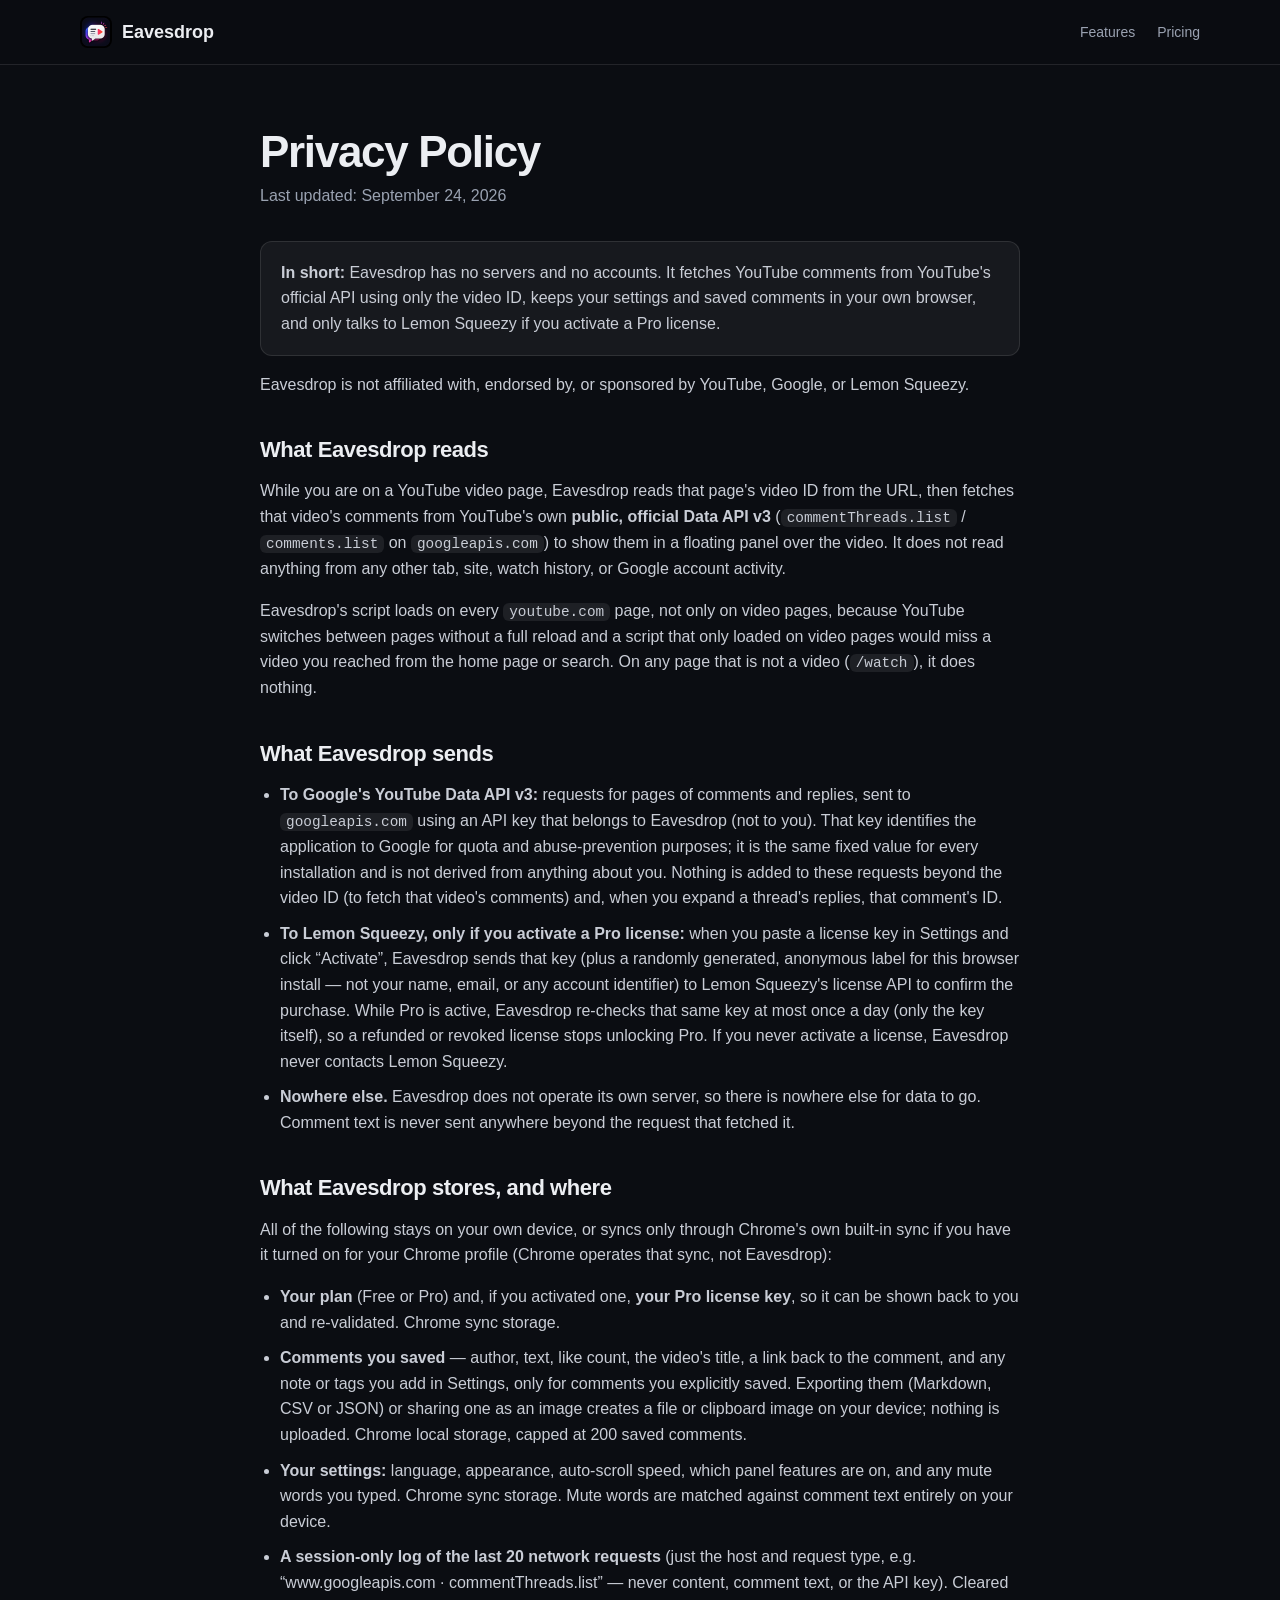
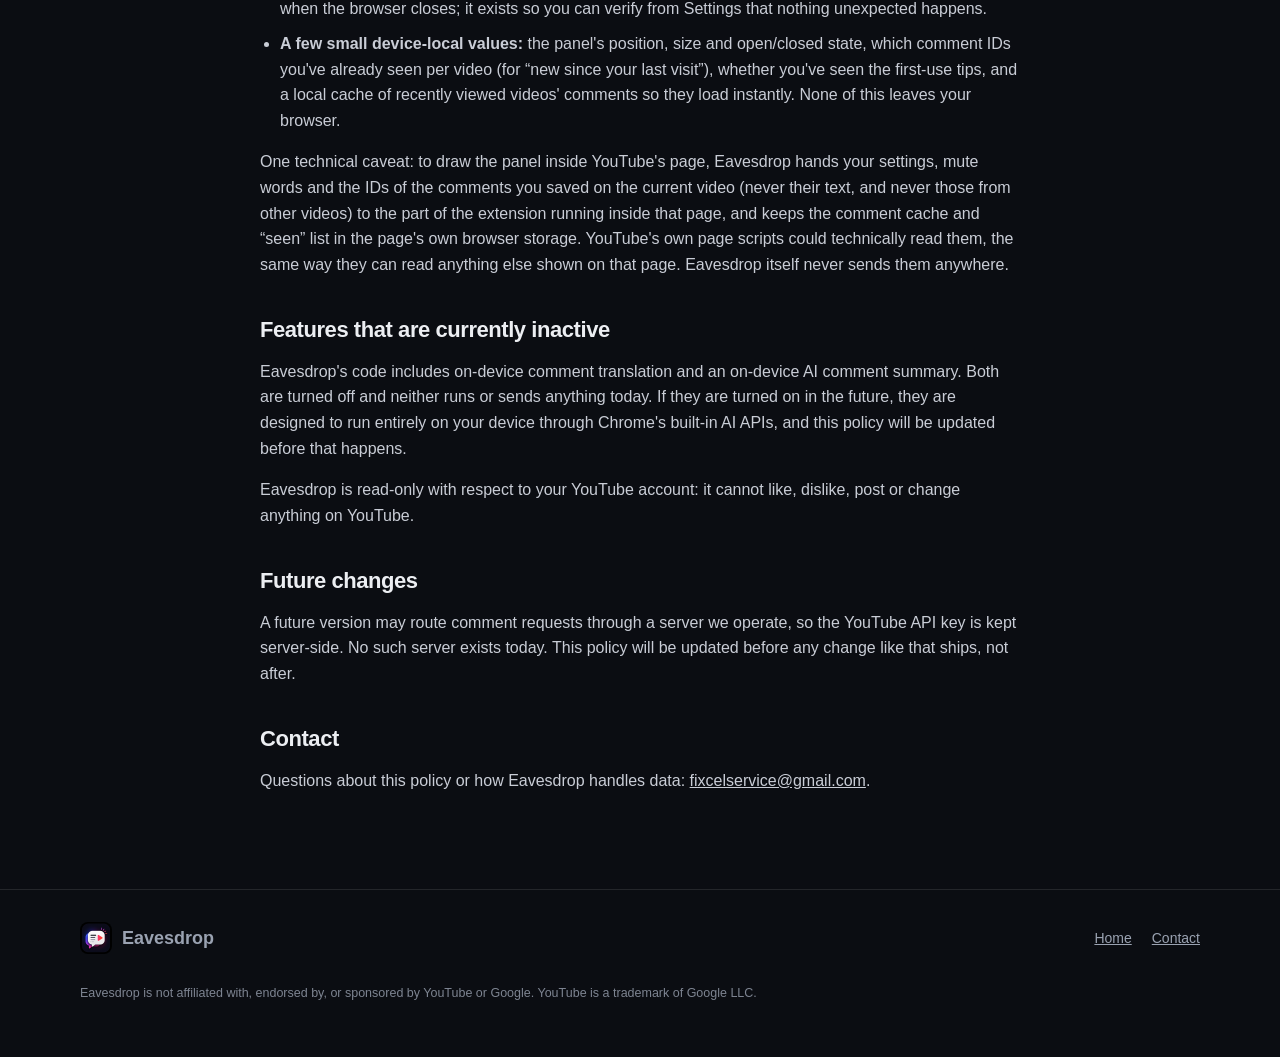
==== privacy.html @ 9b584753 "feat: landing y politica de privacidad de Eavesdrop" ====
<!doctype html>
<html lang="en">
  <head>
    <meta charset="utf-8" />
    <meta name="viewport" content="width=device-width, initial-scale=1" />
    <title>Privacy Policy — Eavesdrop</title>
    <meta name="description" content="What Eavesdrop reads, sends and stores. No servers, no accounts, no tracking." />
    <link rel="icon" type="image/png" href="assets/favicon.png" />
    <link rel="stylesheet" href="style.css" />
  </head>
  <body>
    <header class="nav">
      <div class="wrap">
        <a class="brand" href="./">
          <img src="assets/icon-128.png" alt="" width="32" height="32" />
          Eavesdrop
        </a>
        <nav class="nav-links" aria-label="Main">
          <a href="./#features">Features</a>
          <a href="./#pricing">Pricing</a>
        </nav>
      </div>
    </header>

    <main class="legal">
      <div class="wrap">
        <h1>Privacy Policy</h1>
        <p class="updated">Last updated: September 24, 2026</p>

        <div class="summary">
          <p style="margin: 0">
            <strong>In short:</strong> Eavesdrop has no servers and no accounts. It fetches YouTube comments from
            YouTube's official API using only the video ID, keeps your settings and saved comments in your own browser,
            and only talks to Lemon Squeezy if you activate a Pro license.
          </p>
        </div>

        <p>Eavesdrop is not affiliated with, endorsed by, or sponsored by YouTube, Google, or Lemon Squeezy.</p>

        <h2>What Eavesdrop reads</h2>
        <p>
          While you are on a YouTube video page, Eavesdrop reads that page's video ID from the URL, then fetches that
          video's comments from YouTube's own <strong>public, official Data API v3</strong>
          (<code>commentThreads.list</code> / <code>comments.list</code> on <code>googleapis.com</code>) to show them in a
          floating panel over the video. It does not read anything from any other tab, site, watch history, or Google
          account activity.
        </p>
        <p>
          Eavesdrop's script loads on every <code>youtube.com</code> page, not only on video pages, because YouTube
          switches between pages without a full reload and a script that only loaded on video pages would miss a video
          you reached from the home page or search. On any page that is not a video (<code>/watch</code>), it does
          nothing.
        </p>

        <h2>What Eavesdrop sends</h2>
        <ul>
          <li>
            <strong>To Google's YouTube Data API v3:</strong> requests for pages of comments and replies, sent to
            <code>googleapis.com</code> using an API key that belongs to Eavesdrop (not to you). That key identifies the
            application to Google for quota and abuse-prevention purposes; it is the same fixed value for every
            installation and is not derived from anything about you. Nothing is added to these requests beyond the video
            ID (to fetch that video's comments) and, when you expand a thread's replies, that comment's ID.
          </li>
          <li>
            <strong>To Lemon Squeezy, only if you activate a Pro license:</strong> when you paste a license key in
            Settings and click “Activate”, Eavesdrop sends that key (plus a randomly generated, anonymous label for this
            browser install — not your name, email, or any account identifier) to Lemon Squeezy's license API to confirm
            the purchase. While Pro is active, Eavesdrop re-checks that same key at most once a day (only the key itself),
            so a refunded or revoked license stops unlocking Pro. If you never activate a license, Eavesdrop never
            contacts Lemon Squeezy.
          </li>
          <li>
            <strong>Nowhere else.</strong> Eavesdrop does not operate its own server, so there is nowhere else for data to
            go. Comment text is never sent anywhere beyond the request that fetched it.
          </li>
        </ul>

        <h2>What Eavesdrop stores, and where</h2>
        <p>
          All of the following stays on your own device, or syncs only through Chrome's own built-in sync if you have it
          turned on for your Chrome profile (Chrome operates that sync, not Eavesdrop):
        </p>
        <ul>
          <li>
            <strong>Your plan</strong> (Free or Pro) and, if you activated one, <strong>your Pro license key</strong>, so
            it can be shown back to you and re-validated. Chrome sync storage.
          </li>
          <li>
            <strong>Comments you saved</strong> — author, text, like count, the video's title, a link back to the comment,
            and any note or tags you add in Settings, only for comments you explicitly saved. Exporting them (Markdown,
            CSV or JSON) or sharing one as an image creates a file or clipboard image on your device; nothing is uploaded.
            Chrome local storage, capped at 200 saved comments.
          </li>
          <li>
            <strong>Your settings:</strong> language, appearance, auto-scroll speed, which panel features are on, and any
            mute words you typed. Chrome sync storage. Mute words are matched against comment text entirely on your
            device.
          </li>
          <li>
            <strong>A session-only log of the last 20 network requests</strong> (just the host and request type, e.g.
            “www.googleapis.com · commentThreads.list” — never content, comment text, or the API key). Cleared when the
            browser closes; it exists so you can verify from Settings that nothing unexpected happens.
          </li>
          <li>
            <strong>A few small device-local values:</strong> the panel's position, size and open/closed state, which
            comment IDs you've already seen per video (for “new since your last visit”), whether you've seen the
            first-use tips, and a local cache of recently viewed videos' comments so they load instantly. None of this
            leaves your browser.
          </li>
        </ul>
        <p>
          One technical caveat: to draw the panel inside YouTube's page, Eavesdrop hands your settings, mute words and the
          IDs of the comments you saved on the current video (never their text, and never those from other videos) to
          the part of the extension running inside that page, and keeps the comment cache and “seen” list in the page's
          own browser storage. YouTube's own page scripts could technically read them, the same way they can read
          anything else shown on that page. Eavesdrop itself never sends them anywhere.
        </p>

        <h2>Features that are currently inactive</h2>
        <p>
          Eavesdrop's code includes on-device comment translation and an on-device AI comment summary. Both are turned
          off and neither runs or sends anything today. If they are turned on in the future, they are designed to run
          entirely on your device through Chrome's built-in AI APIs, and this policy will be updated before that
          happens.
        </p>
        <p>
          Eavesdrop is read-only with respect to your YouTube account: it cannot like, dislike, post or change anything on
          YouTube.
        </p>

        <h2>Future changes</h2>
        <p>
          A future version may route comment requests through a server we operate, so the YouTube API key is kept
          server-side. No such server exists today. This policy will be updated before any change like that ships, not
          after.
        </p>

        <h2>Contact</h2>
        <p>
          Questions about this policy or how Eavesdrop handles data:
          <a href="mailto:fixcelservice@gmail.com">fixcelservice@gmail.com</a>.
        </p>
      </div>
    </main>

    <footer>
      <div class="wrap">
        <a class="brand" href="./">
          <img src="assets/icon-128.png" alt="" width="24" height="24" />
          Eavesdrop
        </a>
        <nav aria-label="Footer">
          <a href="./">Home</a>
          <a href="mailto:fixcelservice@gmail.com">Contact</a>
        </nav>
        <p class="disclaimer">
          Eavesdrop is not affiliated with, endorsed by, or sponsored by YouTube or Google. YouTube is a trademark of Google LLC.
        </p>
      </div>
    </footer>
  </body>
</html>
---- style.css ----
:root {
  color-scheme: dark;
  --bg: #0b0d12;
  --bg-2: #11141b;
  --surface: rgba(255, 255, 255, 0.05);
  --surface-strong: rgba(255, 255, 255, 0.08);
  --border: rgba(255, 255, 255, 0.1);
  --text: #eceef2;
  --muted: #9aa2b1;
  --accent: #ff4d5e;
  --accent-2: #8b5cf6;
  --radius: 16px;
  --font: -apple-system, "Segoe UI Variable", "Segoe UI", Roboto, "Helvetica Neue", Arial, sans-serif;
}

* {
  box-sizing: border-box;
}

html {
  scroll-behavior: smooth;
}

body {
  margin: 0;
  background: var(--bg);
  color: var(--text);
  font-family: var(--font);
  font-size: 16px;
  line-height: 1.6;
  -webkit-font-smoothing: antialiased;
}

a {
  color: inherit;
}

img {
  max-width: 100%;
  height: auto;
  display: block;
}

.wrap {
  width: min(1120px, calc(100% - 32px));
  margin: 0 auto;
}

/* Nav */
.nav {
  position: sticky;
  top: 0;
  z-index: 10;
  background: rgba(11, 13, 18, 0.75);
  backdrop-filter: blur(14px);
  -webkit-backdrop-filter: blur(14px);
  border-bottom: 1px solid var(--border);
}

.nav .wrap {
  display: flex;
  align-items: center;
  gap: 16px;
  height: 64px;
}

.brand {
  display: flex;
  align-items: center;
  gap: 10px;
  font-weight: 700;
  font-size: 18px;
  text-decoration: none;
}

.brand img {
  width: 32px;
  height: 32px;
  border-radius: 8px;
}

.nav-links {
  display: flex;
  gap: 22px;
  margin-left: auto;
  font-size: 14px;
}

.nav-links a {
  color: var(--muted);
  text-decoration: none;
}

.nav-links a:hover {
  color: var(--text);
}

@media (max-width: 720px) {
  .nav-links .hide-sm {
    display: none;
  }
}

/* Buttons */
.btn {
  display: inline-flex;
  align-items: center;
  gap: 8px;
  padding: 12px 22px;
  border-radius: 999px;
  font-weight: 600;
  font-size: 15px;
  text-decoration: none;
  border: 1px solid transparent;
  transition: transform 0.15s ease, background 0.15s ease, border-color 0.15s ease;
}

.btn:hover {
  transform: translateY(-1px);
}

.btn:focus-visible {
  outline: 2px solid var(--accent);
  outline-offset: 3px;
}

.btn-primary {
  background: linear-gradient(135deg, var(--accent), #ff7a45);
  color: #fff;
  box-shadow: 0 10px 30px rgba(255, 77, 94, 0.3);
}

.btn-ghost {
  border-color: var(--border);
  background: var(--surface);
  color: var(--text);
}

.btn-ghost:hover {
  border-color: rgba(255, 255, 255, 0.25);
}

.btn-sm {
  padding: 8px 16px;
  font-size: 14px;
}

/* Hero */
.hero {
  position: relative;
  overflow: hidden;
  padding: 88px 0 72px;
}

.hero::before,
.hero::after {
  content: "";
  position: absolute;
  border-radius: 50%;
  filter: blur(90px);
  opacity: 0.45;
  pointer-events: none;
}

.hero::before {
  width: 520px;
  height: 520px;
  background: var(--accent);
  top: -220px;
  right: -140px;
}

.hero::after {
  width: 460px;
  height: 460px;
  background: var(--accent-2);
  bottom: -260px;
  left: -160px;
}

.hero .wrap {
  position: relative;
  display: grid;
  grid-template-columns: 1fr 1.1fr;
  gap: 56px;
  align-items: center;
}

@media (max-width: 900px) {
  .hero {
    padding: 56px 0 48px;
  }
  .hero .wrap {
    grid-template-columns: 1fr;
    gap: 40px;
  }
}

.eyebrow {
  display: inline-flex;
  align-items: center;
  gap: 8px;
  padding: 6px 12px;
  border-radius: 999px;
  border: 1px solid var(--border);
  background: var(--surface);
  color: var(--muted);
  font-size: 13px;
  font-weight: 600;
}

.eyebrow .dot {
  width: 7px;
  height: 7px;
  border-radius: 50%;
  background: #34d399;
}

h1 {
  font-size: clamp(38px, 5.4vw, 60px);
  line-height: 1.05;
  letter-spacing: -0.03em;
  margin: 20px 0 18px;
}

h1 .grad {
  background: linear-gradient(135deg, #ff6b7a, #ffb86b 45%, #b794ff);
  -webkit-background-clip: text;
  background-clip: text;
  color: transparent;
}

.lead {
  font-size: 19px;
  color: var(--muted);
  max-width: 34ch;
  margin: 0 0 30px;
}

.cta-row {
  display: flex;
  flex-wrap: wrap;
  gap: 12px;
  align-items: center;
}

.cta-note {
  margin-top: 14px;
  font-size: 13px;
  color: var(--muted);
}

/* Player mockup */
.mock {
  position: relative;
  aspect-ratio: 16 / 10;
  border-radius: 20px;
  overflow: hidden;
  border: 1px solid var(--border);
  box-shadow: 0 30px 80px rgba(0, 0, 0, 0.55);
  background:
    radial-gradient(circle at 25% 40%, rgba(255, 160, 90, 0.55), transparent 45%),
    radial-gradient(circle at 70% 70%, rgba(139, 92, 246, 0.5), transparent 50%),
    linear-gradient(135deg, #1d2333, #2b1a2e 60%, #12151e);
}

.mock-bar {
  position: absolute;
  left: 0;
  right: 0;
  bottom: 0;
  height: 44px;
  background: linear-gradient(to top, rgba(0, 0, 0, 0.7), transparent);
}

.mock-progress {
  position: absolute;
  left: 16px;
  right: 16px;
  bottom: 30px;
  height: 4px;
  border-radius: 2px;
  background: rgba(255, 255, 255, 0.25);
}

.mock-progress::after {
  content: "";
  position: absolute;
  inset: 0 58% 0 0;
  border-radius: 2px;
  background: #ff3b3b;
}

.mock-panel {
  position: absolute;
  top: 16px;
  right: 16px;
  width: 50%;
  max-height: calc(100% - 64px);
  display: flex;
  flex-direction: column;
  border-radius: 12px;
  background: rgba(18, 20, 24, 0.55);
  backdrop-filter: blur(18px) saturate(160%);
  -webkit-backdrop-filter: blur(18px) saturate(160%);
  border: 1px solid rgba(255, 255, 255, 0.12);
  box-shadow: 0 12px 30px rgba(0, 0, 0, 0.4);
  font-size: 11.5px;
  overflow: hidden;
}

.mock-head {
  display: flex;
  align-items: center;
  gap: 8px;
  padding: 9px 12px;
  font-weight: 700;
  border-bottom: 2px solid var(--accent);
}

.mock-head span:last-child {
  margin-left: auto;
  color: var(--muted);
  letter-spacing: 3px;
}

.mock-moment {
  margin: 8px 10px 0;
  padding: 6px 9px;
  border-radius: 8px;
  border: 1px solid rgba(255, 77, 94, 0.45);
  color: #ffc2c8;
  font-size: 10.5px;
}

.mock-comment {
  padding: 9px 12px;
  border-bottom: 1px solid rgba(255, 255, 255, 0.06);
}

.mock-comment b {
  display: block;
  font-size: 10.5px;
}

.mock-comment p {
  margin: 2px 0 0;
  color: #d9dce3;
  line-height: 1.4;
}

.mock-comment .ts {
  color: #ff9aa4;
  font-weight: 600;
}

.mock-comment small {
  color: var(--muted);
  font-size: 10px;
}

@media (max-width: 520px) {
  .mock-panel {
    width: 62%;
    font-size: 10px;
  }
  .mock-comment:nth-of-type(n + 4) {
    display: none;
  }
}

/* Sections */
section {
  padding: 84px 0;
}

.section-head {
  max-width: 640px;
  margin-bottom: 44px;
}

.kicker {
  color: var(--accent);
  font-weight: 700;
  font-size: 13px;
  letter-spacing: 0.08em;
  text-transform: uppercase;
}

h2 {
  font-size: clamp(28px, 3.6vw, 40px);
  line-height: 1.15;
  letter-spacing: -0.02em;
  margin: 10px 0 12px;
}

.section-head p {
  color: var(--muted);
  margin: 0;
  font-size: 17px;
}

.grid {
  display: grid;
  grid-template-columns: repeat(3, 1fr);
  gap: 16px;
}

@media (max-width: 900px) {
  .grid {
    grid-template-columns: repeat(2, 1fr);
  }
}

@media (max-width: 600px) {
  .grid {
    grid-template-columns: 1fr;
  }
}

.card {
  padding: 22px;
  border-radius: var(--radius);
  border: 1px solid var(--border);
  background: var(--surface);
}

.card .icon {
  font-size: 24px;
  line-height: 1;
}

.card h3 {
  margin: 14px 0 6px;
  font-size: 17px;
}

.card p {
  margin: 0;
  color: var(--muted);
  font-size: 15px;
}

/* Split (save & share) */
.split {
  display: grid;
  grid-template-columns: 1fr 1fr;
  gap: 56px;
  align-items: center;
}

@media (max-width: 900px) {
  .split {
    grid-template-columns: 1fr;
    gap: 36px;
  }
}

.checks {
  list-style: none;
  padding: 0;
  margin: 24px 0 0;
  display: grid;
  gap: 12px;
}

.checks li {
  display: flex;
  gap: 12px;
  color: var(--muted);
}

.checks li::before {
  content: "✓";
  flex-shrink: 0;
  width: 22px;
  height: 22px;
  border-radius: 50%;
  display: grid;
  place-items: center;
  font-size: 12px;
  font-weight: 700;
  color: #fff;
  background: linear-gradient(135deg, var(--accent), var(--accent-2));
}

.checks strong {
  color: var(--text);
}

.share-img {
  width: 100%;
  max-width: 460px;
  justify-self: center;
  border-radius: 20px;
  border: 1px solid var(--border);
  box-shadow: 0 30px 80px rgba(0, 0, 0, 0.5);
  transform: rotate(-1.5deg);
}

/* Privacy band */
.band {
  background: var(--bg-2);
  border-top: 1px solid var(--border);
  border-bottom: 1px solid var(--border);
}

/* Pricing */
.pricing {
  display: grid;
  grid-template-columns: 1fr 1fr;
  gap: 18px;
  max-width: 820px;
}

@media (max-width: 720px) {
  .pricing {
    grid-template-columns: 1fr;
  }
}

.plan {
  position: relative;
  padding: 28px;
  border-radius: 20px;
  border: 1px solid var(--border);
  background: var(--surface);
  display: flex;
  flex-direction: column;
}

.plan.pro {
  border-color: rgba(255, 77, 94, 0.5);
  background: linear-gradient(160deg, rgba(255, 77, 94, 0.12), rgba(139, 92, 246, 0.08));
}

.plan .tag {
  position: absolute;
  top: -12px;
  right: 22px;
  padding: 4px 10px;
  border-radius: 999px;
  font-size: 12px;
  font-weight: 700;
  background: linear-gradient(135deg, var(--accent), var(--accent-2));
  color: #fff;
}

.plan h3 {
  margin: 0;
  font-size: 18px;
}

.price {
  font-size: 44px;
  font-weight: 800;
  letter-spacing: -0.02em;
  margin: 8px 0 2px;
}

.price small {
  font-size: 15px;
  font-weight: 500;
  color: var(--muted);
}

.plan .checks {
  margin: 18px 0 26px;
  flex: 1;
}

.plan .btn {
  justify-content: center;
}

/* FAQ */
.faq {
  max-width: 760px;
  display: grid;
  gap: 10px;
}

.faq details {
  border: 1px solid var(--border);
  border-radius: 12px;
  background: var(--surface);
  padding: 16px 20px;
}

.faq summary {
  cursor: pointer;
  font-weight: 600;
  list-style: none;
}

.faq summary::-webkit-details-marker {
  display: none;
}

.faq summary::after {
  content: "+";
  float: right;
  color: var(--muted);
  font-weight: 400;
}

.faq details[open] summary::after {
  content: "–";
}

.faq p {
  margin: 10px 0 0;
  color: var(--muted);
}

/* Final CTA */
.final {
  text-align: center;
}

.final .lead {
  margin: 0 auto 28px;
}

.final .cta-row {
  justify-content: center;
}

/* Footer */
footer {
  border-top: 1px solid var(--border);
  padding: 32px 0 44px;
  color: var(--muted);
  font-size: 14px;
}

footer .wrap {
  display: flex;
  flex-wrap: wrap;
  gap: 16px 28px;
  align-items: center;
}

footer nav {
  display: flex;
  gap: 20px;
  margin-left: auto;
}

footer a {
  color: var(--muted);
}

footer a:hover {
  color: var(--text);
}

.disclaimer {
  width: 100%;
  font-size: 12.5px;
  opacity: 0.8;
}

/* Legal page */
.legal {
  padding: 64px 0 80px;
}

.legal .wrap {
  max-width: 760px;
}

.legal h1 {
  font-size: clamp(32px, 4.4vw, 44px);
  margin: 0 0 8px;
}

.legal .updated {
  color: var(--muted);
  margin: 0 0 32px;
}

.legal h2 {
  font-size: 22px;
  margin: 40px 0 12px;
}

.legal p,
.legal li {
  color: #c9cdd6;
}

.legal ul {
  padding-left: 20px;
}

.legal li {
  margin-bottom: 10px;
}

.legal code {
  font-size: 0.9em;
  padding: 1px 6px;
  border-radius: 6px;
  background: var(--surface-strong);
}

.legal .summary {
  padding: 18px 20px;
  border-radius: 12px;
  border: 1px solid var(--border);
  background: var(--surface);
}

@media (prefers-reduced-motion: reduce) {
  html {
    scroll-behavior: auto;
  }
  .btn {
    transition: none;
  }
}
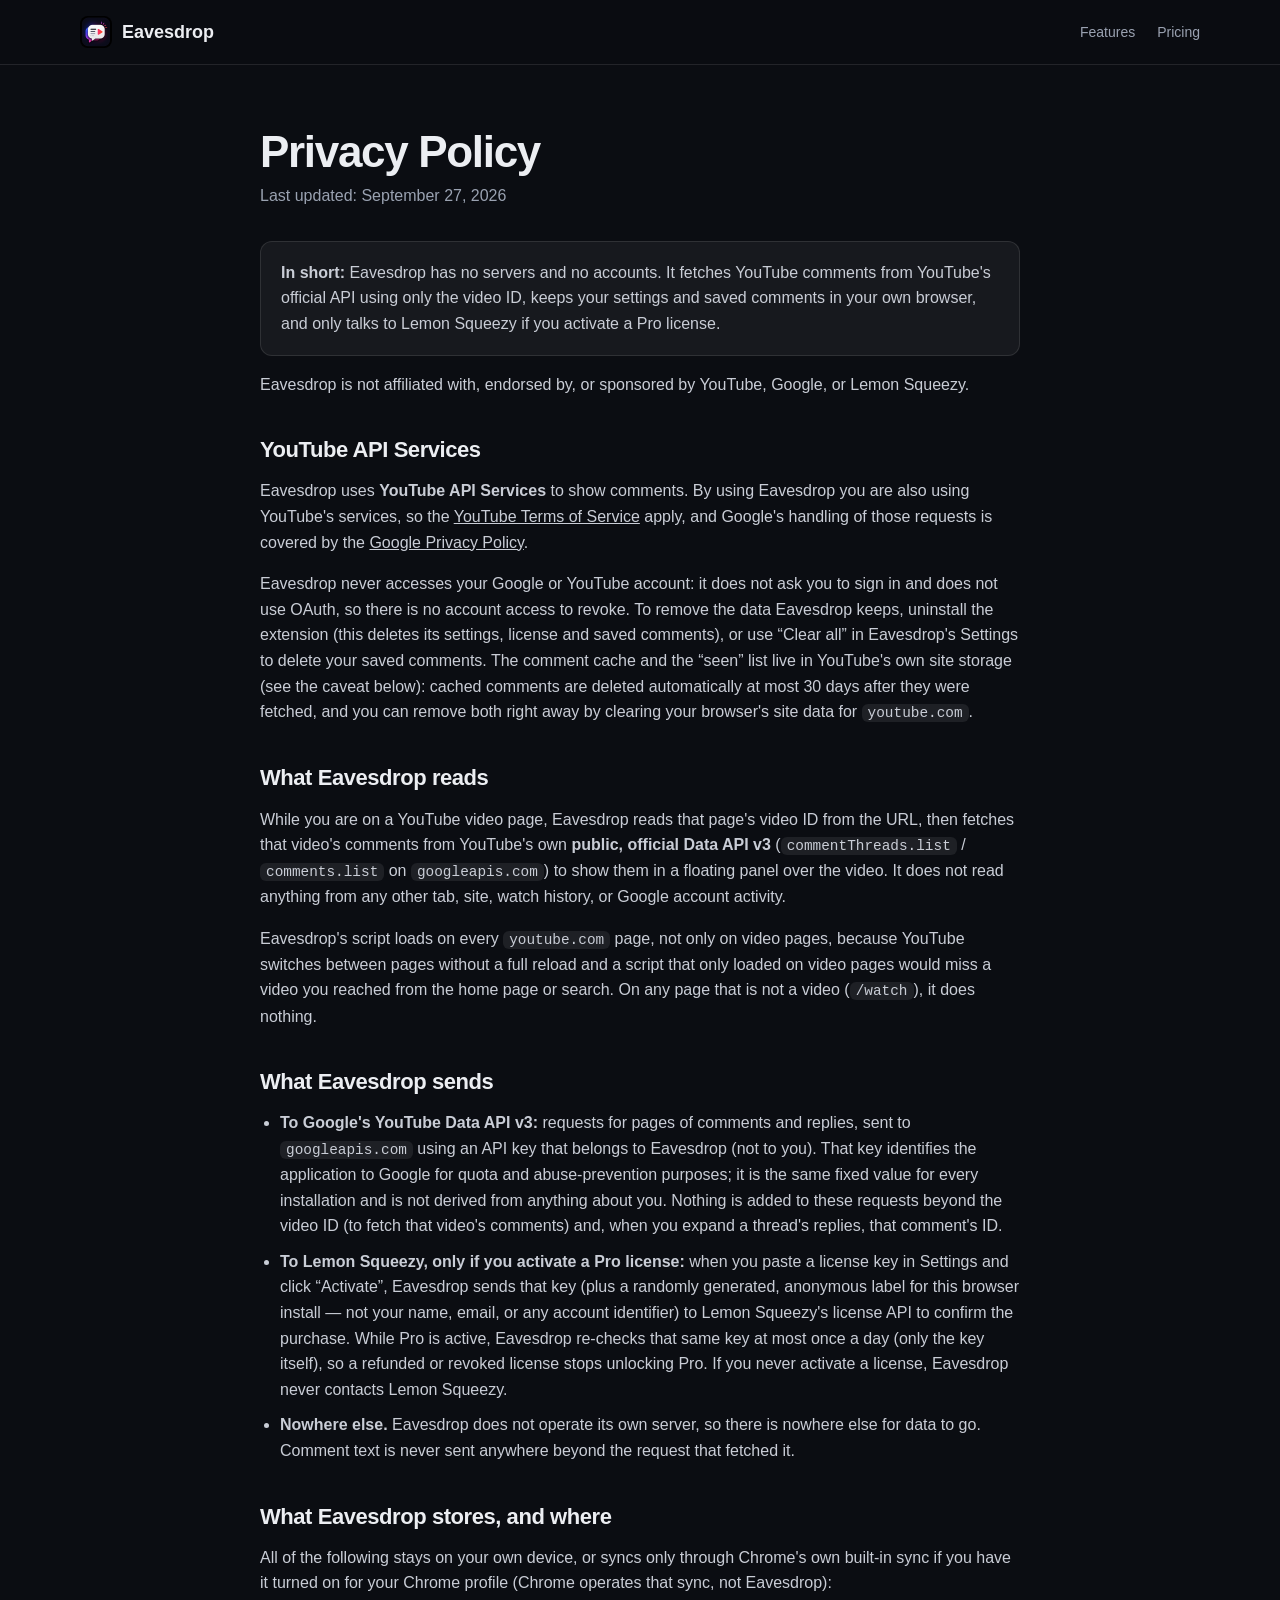
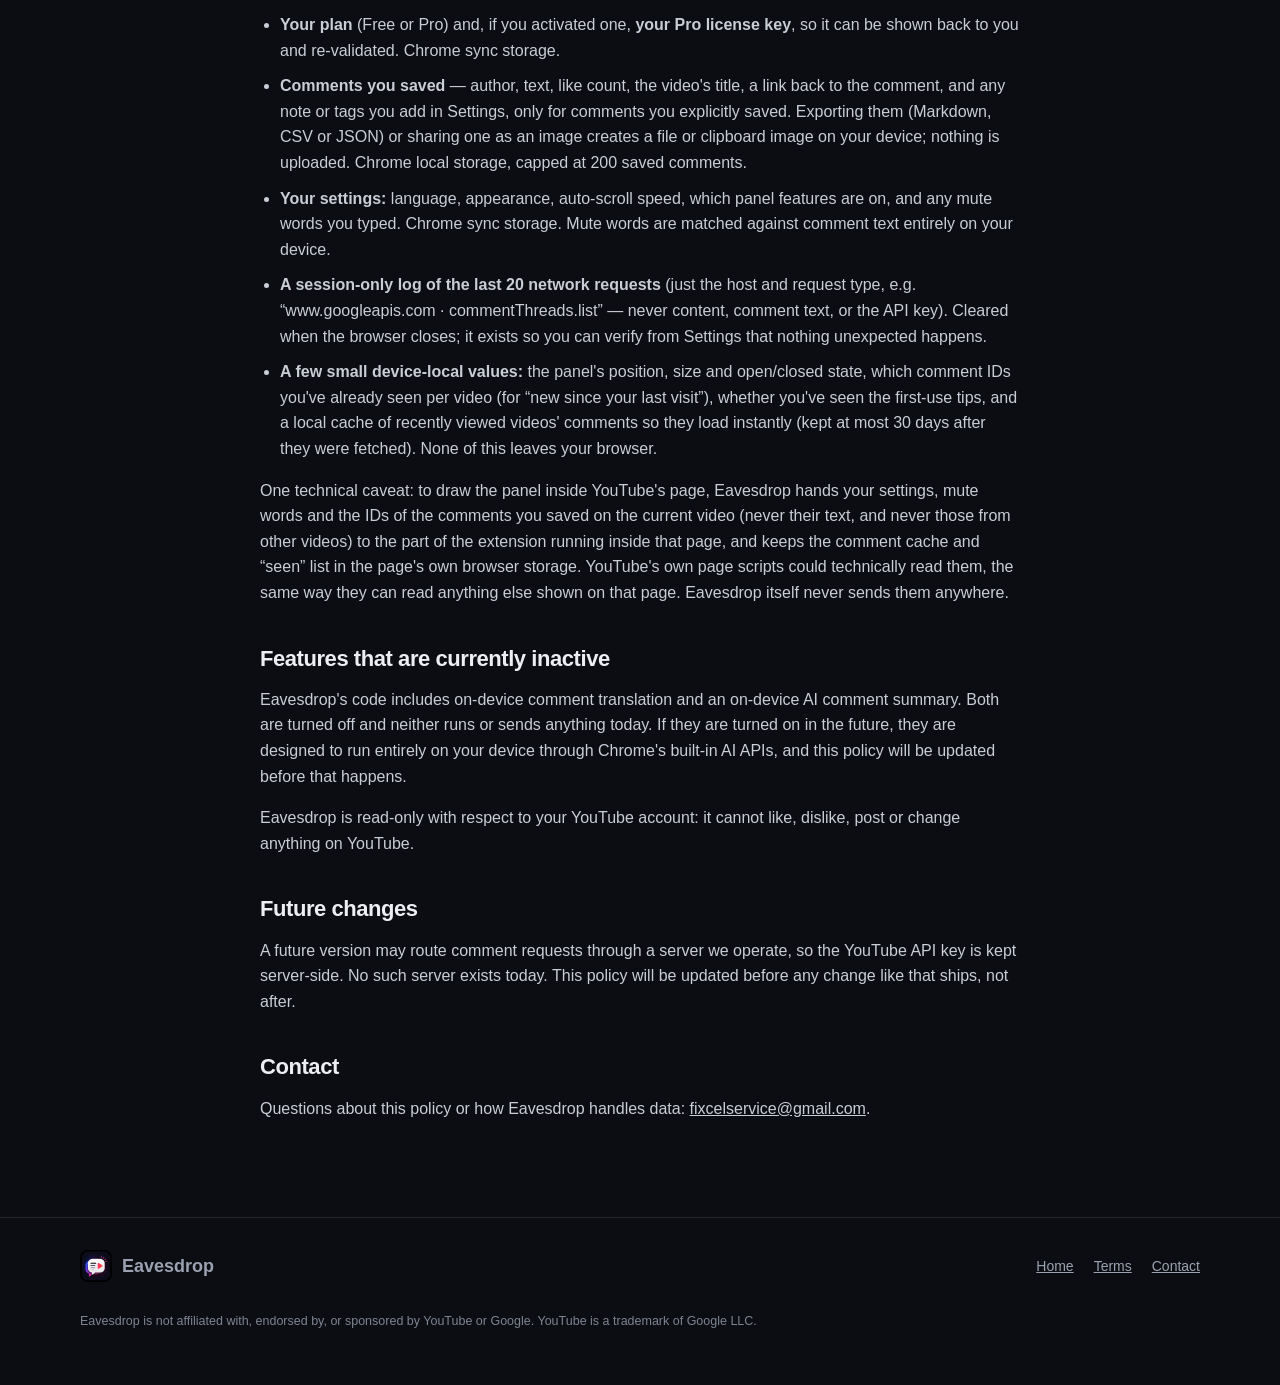
==== commit c3ff7ff2: "docs: terminos de uso y seccion de YouTube API Services en la politica de privacidad" ====
--- a/privacy.html
+++ b/privacy.html
@@ -25,7 +25,7 @@
     <main class="legal">
       <div class="wrap">
         <h1>Privacy Policy</h1>
-        <p class="updated">Last updated: September 24, 2026</p>
+        <p class="updated">Last updated: September 27, 2026</p>
 
         <div class="summary">
           <p style="margin: 0">
@@ -36,6 +36,23 @@
         </div>
 
         <p>Eavesdrop is not affiliated with, endorsed by, or sponsored by YouTube, Google, or Lemon Squeezy.</p>
+
+        <h2>YouTube API Services</h2>
+        <p>
+          Eavesdrop uses <strong>YouTube API Services</strong> to show comments. By using Eavesdrop you are also using
+          YouTube's services, so the
+          <a href="https://www.youtube.com/t/terms" target="_blank" rel="noopener noreferrer">YouTube Terms of Service</a>
+          apply, and Google's handling of those requests is covered by the
+          <a href="https://policies.google.com/privacy" target="_blank" rel="noopener noreferrer">Google Privacy Policy</a>.
+        </p>
+        <p>
+          Eavesdrop never accesses your Google or YouTube account: it does not ask you to sign in and does not use OAuth,
+          so there is no account access to revoke. To remove the data Eavesdrop keeps, uninstall the extension (this
+          deletes its settings, license and saved comments), or use “Clear all” in Eavesdrop's Settings to delete your
+          saved comments. The comment cache and the “seen” list live in YouTube's own site storage (see the caveat
+          below): cached comments are deleted automatically at most 30 days after they were fetched, and you can remove
+          both right away by clearing your browser's site data for <code>youtube.com</code>.
+        </p>
 
         <h2>What Eavesdrop reads</h2>
         <p>
@@ -104,8 +121,8 @@
           <li>
             <strong>A few small device-local values:</strong> the panel's position, size and open/closed state, which
             comment IDs you've already seen per video (for “new since your last visit”), whether you've seen the
-            first-use tips, and a local cache of recently viewed videos' comments so they load instantly. None of this
-            leaves your browser.
+            first-use tips, and a local cache of recently viewed videos' comments so they load instantly (kept at most 30
+            days after they were fetched). None of this leaves your browser.
           </li>
         </ul>
         <p>
@@ -151,6 +168,7 @@
         </a>
         <nav aria-label="Footer">
           <a href="./">Home</a>
+          <a href="terms.html">Terms</a>
           <a href="mailto:fixcelservice@gmail.com">Contact</a>
         </nav>
         <p class="disclaimer">
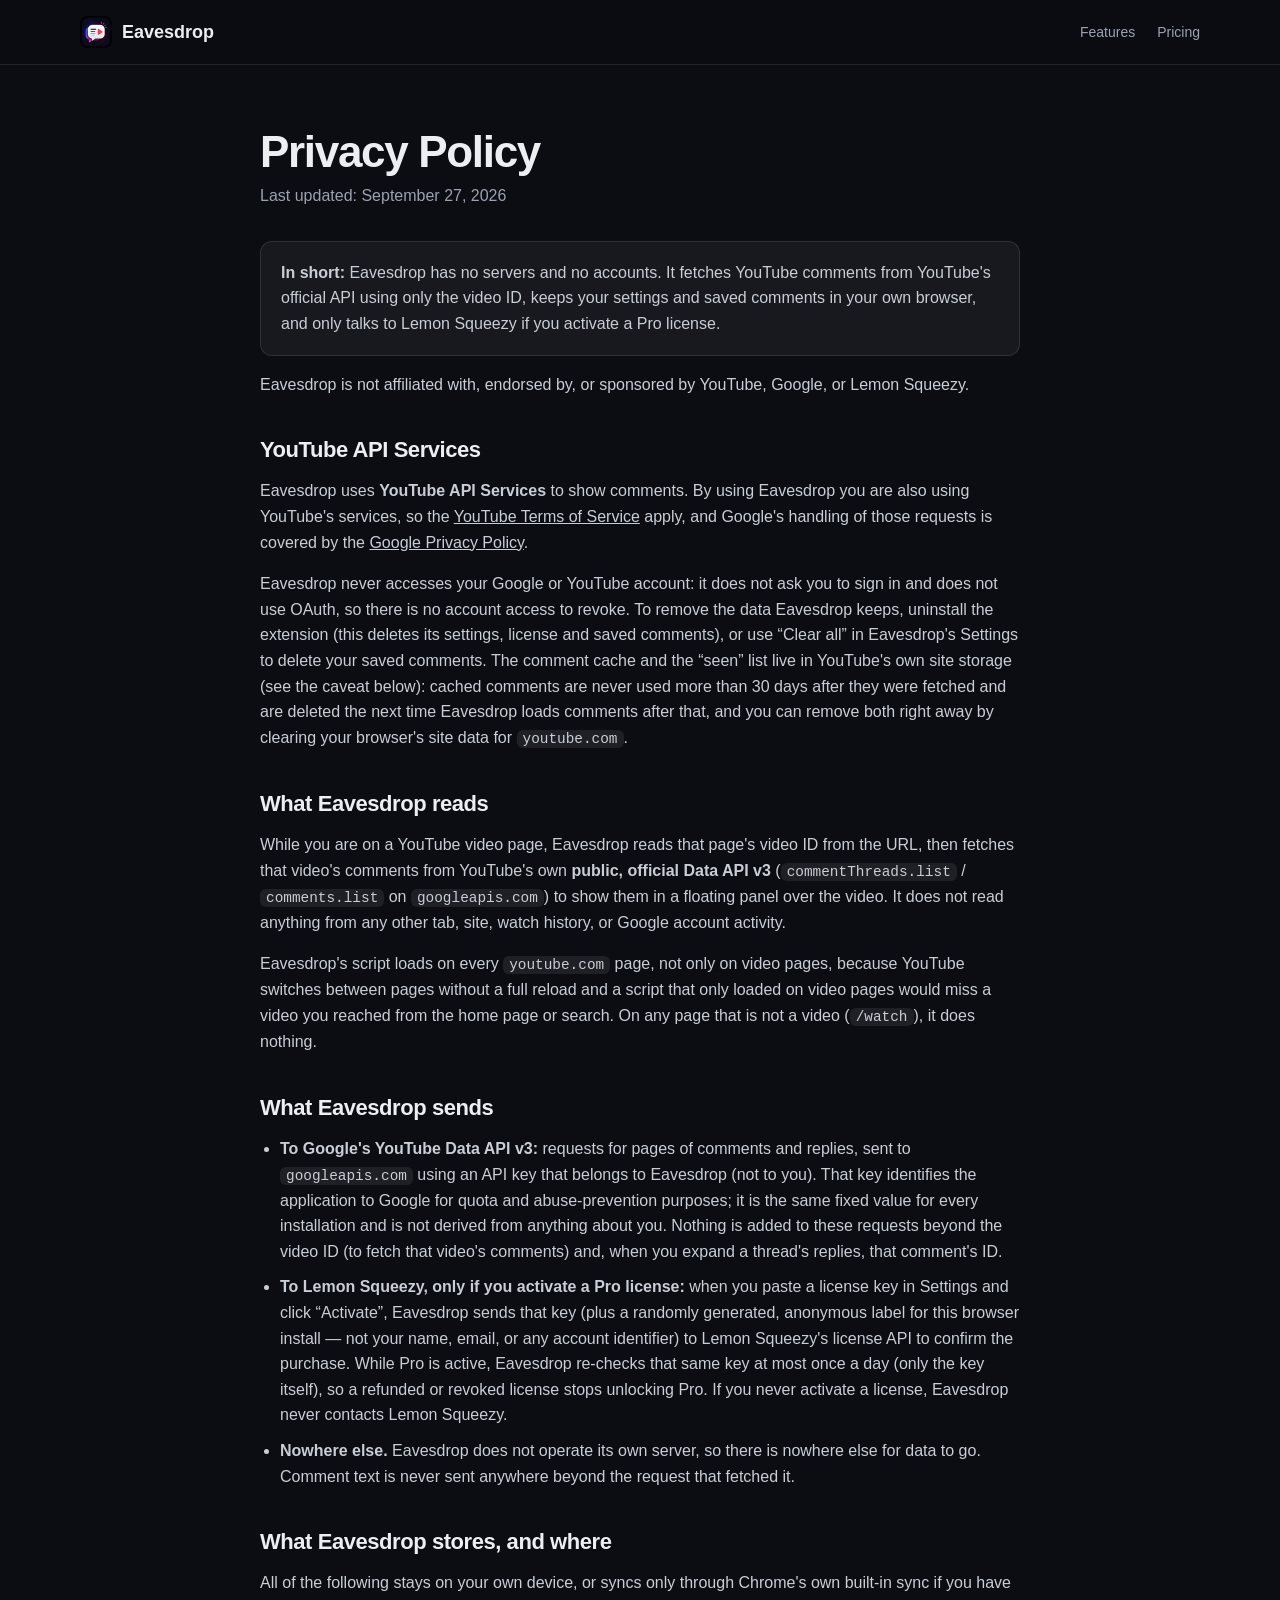
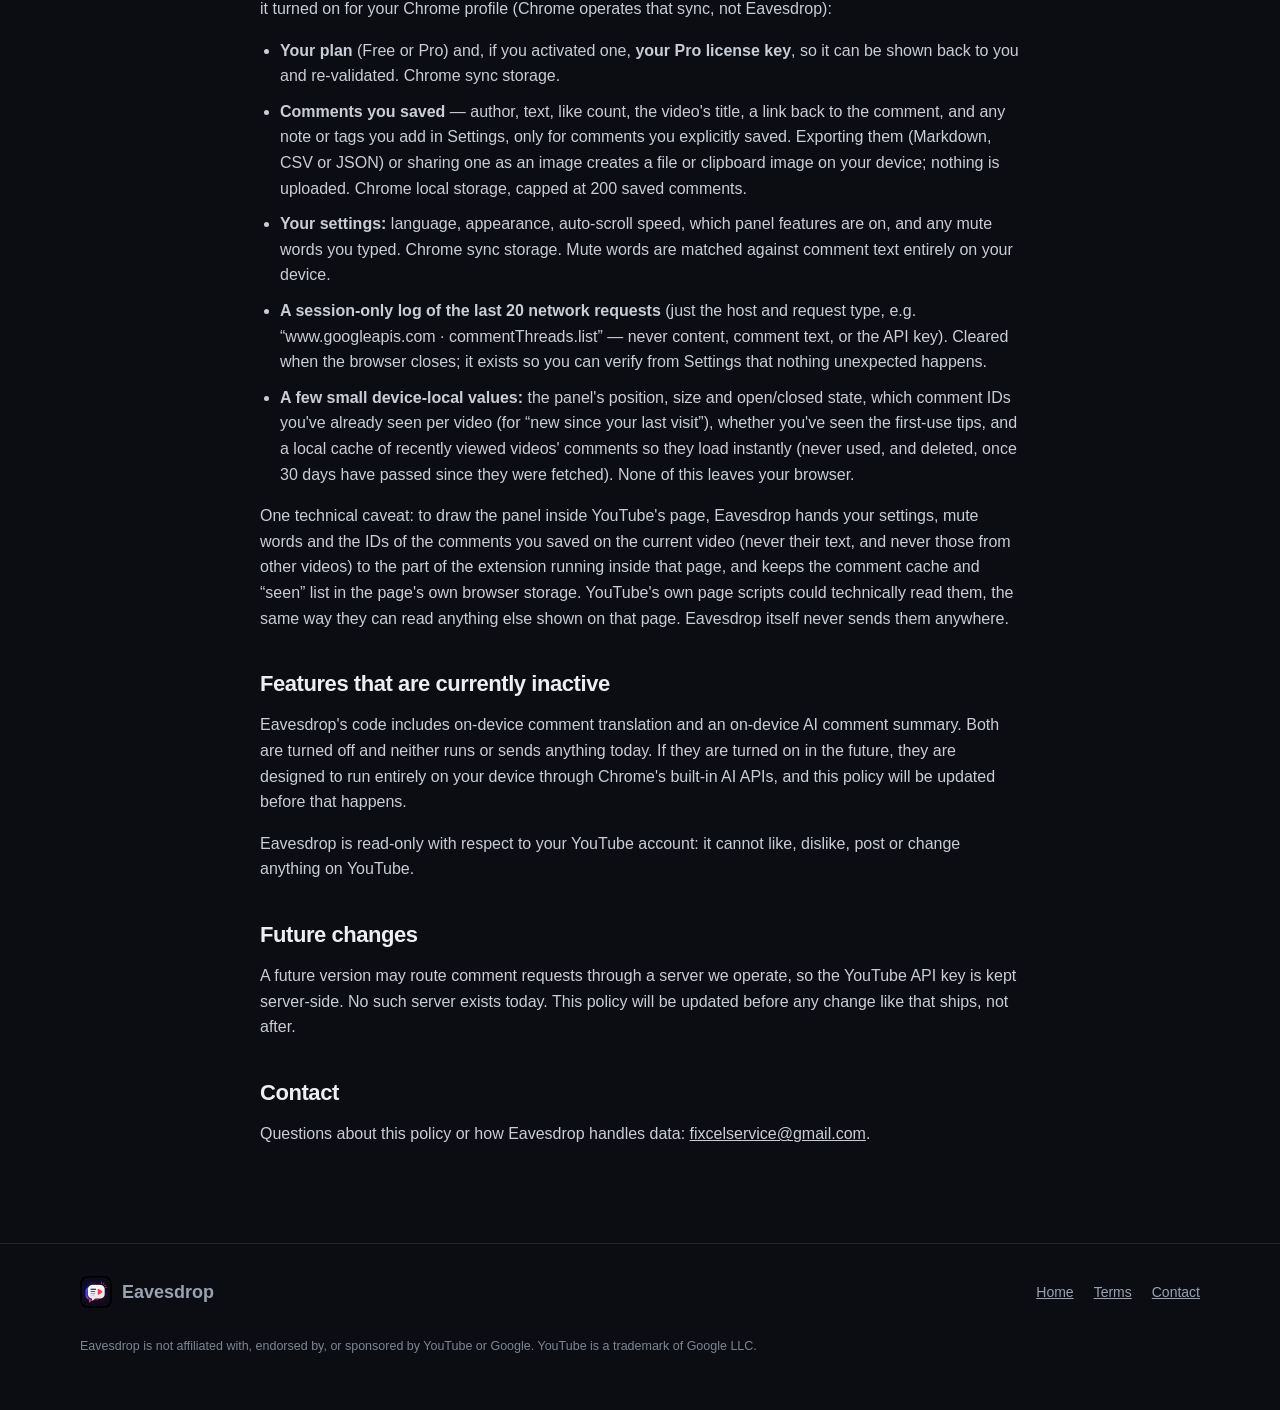
==== commit 388519b5: "docs: precisar cuando se borra el cache de comentarios" ====
--- a/privacy.html
+++ b/privacy.html
@@ -50,8 +50,8 @@
           so there is no account access to revoke. To remove the data Eavesdrop keeps, uninstall the extension (this
           deletes its settings, license and saved comments), or use “Clear all” in Eavesdrop's Settings to delete your
           saved comments. The comment cache and the “seen” list live in YouTube's own site storage (see the caveat
-          below): cached comments are deleted automatically at most 30 days after they were fetched, and you can remove
-          both right away by clearing your browser's site data for <code>youtube.com</code>.
+          below): cached comments are never used more than 30 days after they were fetched and are deleted the next time
+          Eavesdrop loads comments after that, and you can remove both right away by clearing your browser's site data for <code>youtube.com</code>.
         </p>
 
         <h2>What Eavesdrop reads</h2>
@@ -121,8 +121,8 @@
           <li>
             <strong>A few small device-local values:</strong> the panel's position, size and open/closed state, which
             comment IDs you've already seen per video (for “new since your last visit”), whether you've seen the
-            first-use tips, and a local cache of recently viewed videos' comments so they load instantly (kept at most 30
-            days after they were fetched). None of this leaves your browser.
+            first-use tips, and a local cache of recently viewed videos' comments so they load instantly (never used, and
+            deleted, once 30 days have passed since they were fetched). None of this leaves your browser.
           </li>
         </ul>
         <p>
